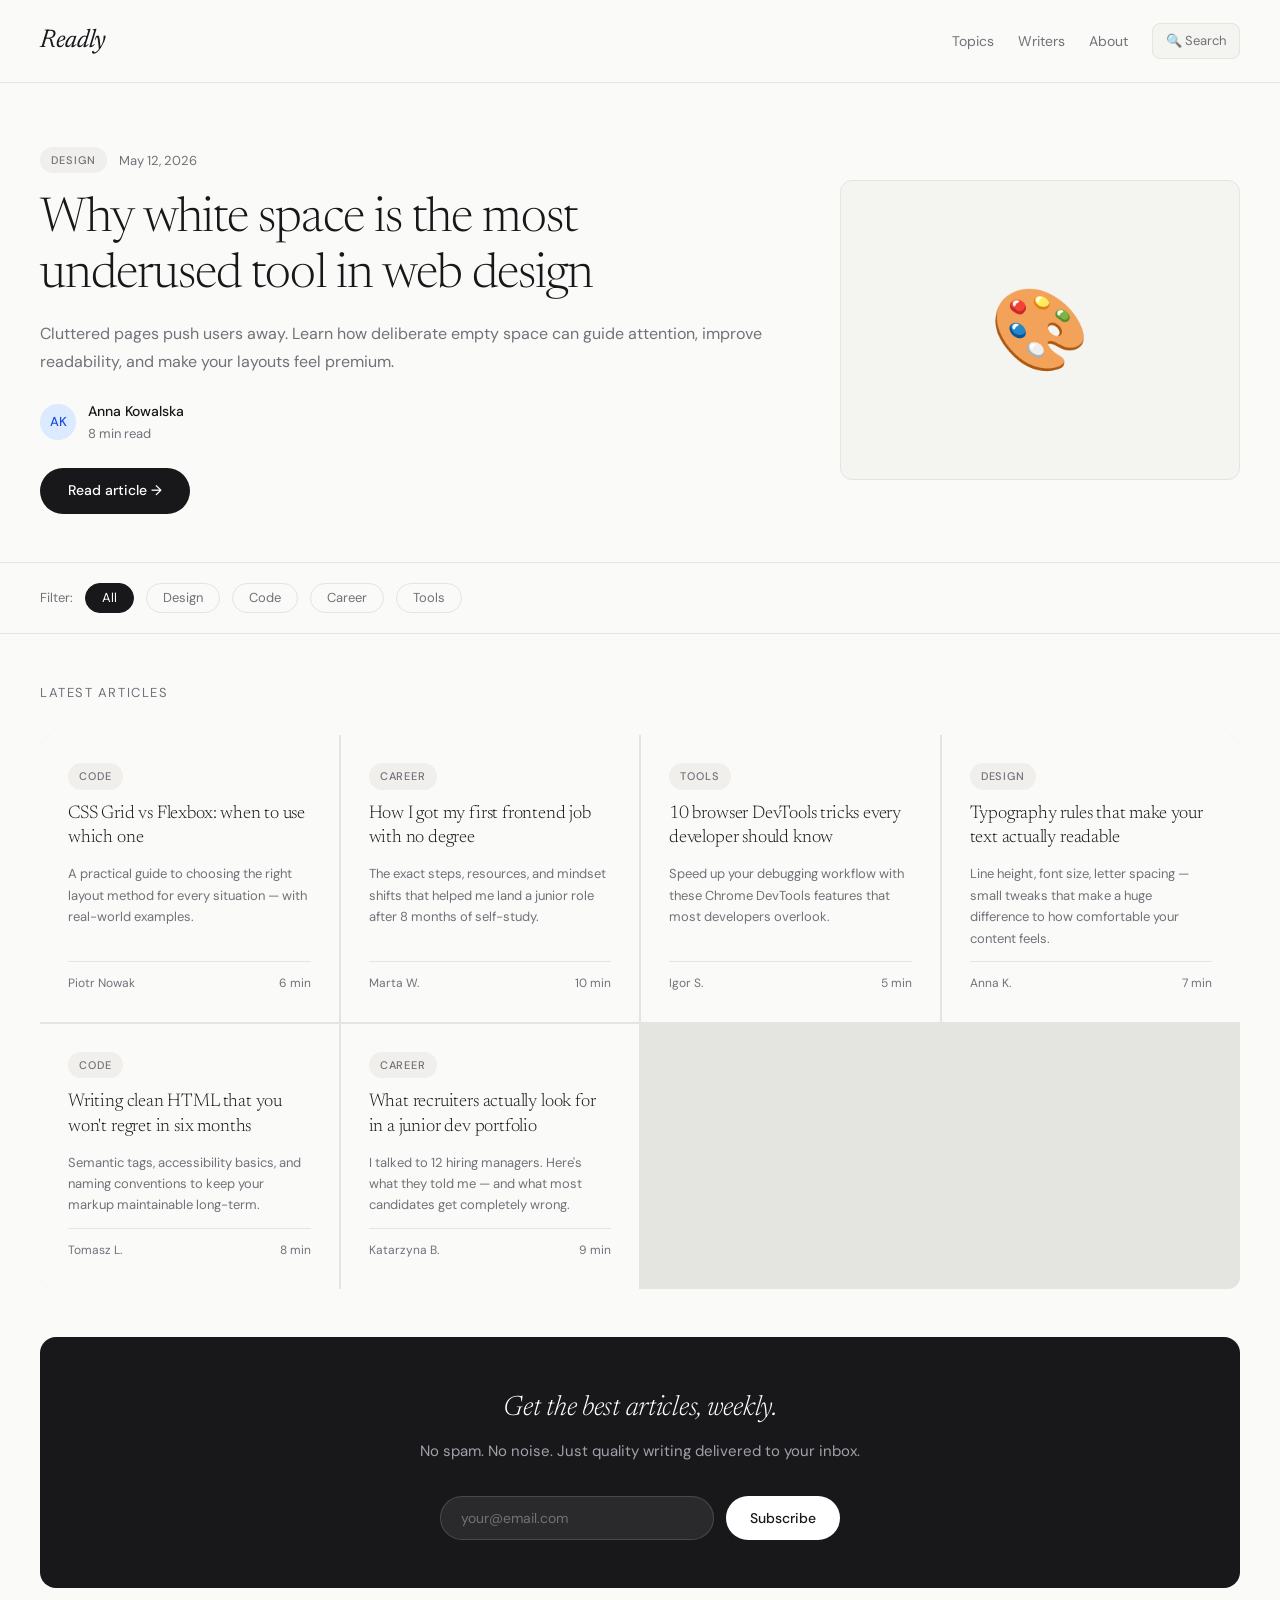
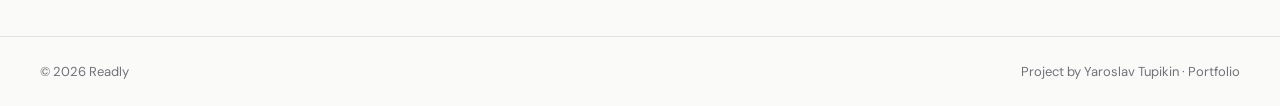
==== blogProject.html @ c66f08d2 "Add files via upload" ====
<!DOCTYPE html>
<html lang="en">
<head>
<meta charset="UTF-8">
<meta name="viewport" content="width=device-width, initial-scale=1.0">
<title>Readly — A Simple Blog</title>
<style>
  @import url('https://fonts.googleapis.com/css2?family=Newsreader:ital,wght@0,300;0,400;1,300;1,400&family=DM+Sans:wght@300;400;500&display=swap');

  *, *::before, *::after { box-sizing: border-box; margin: 0; padding: 0; }

  :root {
    --bg: #fafaf8;
    --ink: #18181b;
    --muted: #71717a;
    --light: #f4f4f0;
    --border: #e4e4e0;
    --tag-bg: #f0efeb;
    --accent: #2563eb;
  }

  html { scroll-behavior: smooth; }

  body {
    font-family: 'DM Sans', sans-serif;
    background: var(--bg);
    color: var(--ink);
    font-size: 16px;
    line-height: 1.65;
  }

  /* HEADER */
  header {
    border-bottom: 1px solid var(--border);
    padding: 1.25rem 2.5rem;
    display: flex; justify-content: space-between; align-items: center;
    background: var(--bg);
    position: sticky; top: 0; z-index: 50;
  }
  .logo {
    font-family: 'Newsreader', serif;
    font-size: 1.6rem; font-style: italic; letter-spacing: -.01em;
  }
  .header-nav { display: flex; gap: 1.5rem; align-items: center; }
  .header-nav a {
    text-decoration: none; color: var(--muted);
    font-size: 14px; transition: color .2s;
  }
  .header-nav a:hover { color: var(--ink); }
  .search-box {
    display: flex; align-items: center; gap: 6px;
    background: var(--light); border: 1px solid var(--border);
    border-radius: 8px; padding: .4rem .8rem;
    font-size: 13px; color: var(--muted); cursor: text;
  }

  /* HERO ARTICLE */
  .hero-post {
    padding: 4rem 2.5rem 3rem;
    border-bottom: 1px solid var(--border);
    display: grid; grid-template-columns: 1fr 400px; gap: 4rem; align-items: center;
  }
  .post-meta {
    display: flex; align-items: center; gap: .75rem;
    margin-bottom: 1.25rem;
  }
  .tag {
    background: var(--tag-bg);
    font-size: 11px; font-weight: 500; letter-spacing: .08em;
    text-transform: uppercase; color: var(--muted);
    padding: .25rem .7rem; border-radius: 100px;
  }
  .post-date { font-size: 13px; color: var(--muted); }
  .hero-title {
    font-family: 'Newsreader', serif;
    font-size: clamp(2rem, 4vw, 3rem);
    line-height: 1.15; letter-spacing: -.02em; margin-bottom: 1rem;
    font-weight: 300;
  }
  .hero-excerpt { color: var(--muted); font-size: 16px; line-height: 1.75; margin-bottom: 1.5rem; }
  .author-row { display: flex; align-items: center; gap: .75rem; }
  .avatar {
    width: 36px; height: 36px; border-radius: 50%;
    display: flex; align-items: center; justify-content: center;
    font-weight: 500; font-size: 13px;
  }
  .author-name { font-size: 14px; font-weight: 500; }
  .author-read { font-size: 13px; color: var(--muted); }
  .hero-img {
    width: 100%; height: 300px; background: var(--light);
    border-radius: 12px; border: 1px solid var(--border);
    display: flex; align-items: center; justify-content: center;
    font-size: 5rem;
  }
  .read-btn {
    display: inline-block; margin-top: 1.5rem;
    background: var(--ink); color: white;
    padding: .7rem 1.75rem; border-radius: 100px;
    font-size: 14px; text-decoration: none; font-weight: 500;
    transition: background .2s;
  }
  .read-btn:hover { background: #333; }

  /* FILTER */
  .filter-row {
    padding: 1.25rem 2.5rem;
    border-bottom: 1px solid var(--border);
    display: flex; gap: .75rem; align-items: center; flex-wrap: wrap;
  }
  .filter-label { font-size: 13px; color: var(--muted); }
  .filter-btn {
    background: none; border: 1px solid var(--border);
    border-radius: 100px; padding: .35rem 1rem;
    font-size: 13px; cursor: pointer; color: var(--muted);
    transition: all .2s; font-family: 'DM Sans', sans-serif;
  }
  .filter-btn.active, .filter-btn:hover {
    background: var(--ink); color: white; border-color: var(--ink);
  }

  /* GRID */
  .grid-section { padding: 3rem 2.5rem; }
  .grid-title {
    font-size: 13px; color: var(--muted);
    letter-spacing: .12em; text-transform: uppercase;
    margin-bottom: 2rem; font-weight: 400;
  }
  .posts-grid {
    display: grid; grid-template-columns: repeat(auto-fill, minmax(280px, 1fr)); gap: 2px;
    background: var(--border); border-radius: 12px; overflow: hidden;
  }
  .post-card {
    background: var(--bg); padding: 1.75rem;
    display: flex; flex-direction: column; gap: .75rem;
    transition: background .2s; cursor: pointer;
  }
  .post-card:hover { background: white; }
  .post-card .tag-row { display: flex; gap: .5rem; }
  .post-card-title {
    font-family: 'Newsreader', serif;
    font-size: 1.15rem; line-height: 1.35;
    font-weight: 300; letter-spacing: -.01em;
  }
  .post-card-excerpt { font-size: 13px; color: var(--muted); line-height: 1.65; flex: 1; }
  .post-card-footer {
    display: flex; justify-content: space-between; align-items: center;
    padding-top: .75rem; border-top: 1px solid var(--border);
  }
  .post-card-author { font-size: 12px; color: var(--muted); }
  .post-card-time { font-size: 12px; color: var(--muted); }

  /* NEWSLETTER */
  .newsletter {
    margin: 0 2.5rem 3rem;
    background: var(--ink); border-radius: 16px;
    padding: 3rem; text-align: center; color: white;
  }
  .nl-title {
    font-family: 'Newsreader', serif;
    font-size: 1.75rem; font-weight: 300; font-style: italic;
    margin-bottom: .5rem; letter-spacing: -.01em;
  }
  .nl-sub { color: #a1a1aa; font-size: 15px; margin-bottom: 2rem; }
  .nl-form { display: flex; gap: .75rem; justify-content: center; max-width: 400px; margin: 0 auto; }
  .nl-input {
    flex: 1; padding: .75rem 1.25rem;
    background: rgba(255,255,255,.08);
    border: 1px solid rgba(255,255,255,.15);
    border-radius: 100px; color: white;
    font-family: 'DM Sans', sans-serif; font-size: 14px;
    outline: none;
  }
  .nl-input::placeholder { color: #71717a; }
  .nl-input:focus { border-color: rgba(255,255,255,.4); }
  .nl-btn {
    background: white; color: var(--ink);
    border: none; border-radius: 100px;
    padding: .75rem 1.5rem; font-size: 14px; font-weight: 500;
    cursor: pointer; white-space: nowrap; font-family: 'DM Sans', sans-serif;
    transition: background .2s;
  }
  .nl-btn:hover { background: #e8e8e8; }
  .nl-success { display: none; color: #86efac; font-size: 15px; margin-top: 1rem; }

  footer {
    border-top: 1px solid var(--border);
    padding: 1.5rem 2.5rem;
    display: flex; justify-content: space-between;
    font-size: 13px; color: var(--muted); flex-wrap: wrap; gap: 1rem;
  }

  @media (max-width: 768px) {
    .hero-post { grid-template-columns: 1fr; }
    .hero-img { height: 200px; font-size: 3rem; }
  }
</style>
</head>
<body>

<header>
  <span class="logo">Readly</span>
  <nav class="header-nav">
    <a href="#">Topics</a>
    <a href="#">Writers</a>
    <a href="#">About</a>
    <span class="search-box">🔍 Search</span>
  </nav>
</header>

<section class="hero-post">
  <div>
    <div class="post-meta">
      <span class="tag">Design</span>
      <span class="post-date">May 12, 2026</span>
    </div>
    <h1 class="hero-title">Why white space is the most underused tool in web design</h1>
    <p class="hero-excerpt">Cluttered pages push users away. Learn how deliberate empty space can guide attention, improve readability, and make your layouts feel premium.</p>
    <div class="author-row">
      <div class="avatar" style="background:#dbeafe; color:#1d4ed8">AK</div>
      <div>
        <div class="author-name">Anna Kowalska</div>
        <div class="author-read">8 min read</div>
      </div>
    </div>
    <a href="#" class="read-btn">Read article →</a>
  </div>
  <div class="hero-img">🎨</div>
</section>

<div class="filter-row">
  <span class="filter-label">Filter:</span>
  <button class="filter-btn active" onclick="setFilter(this,'All')">All</button>
  <button class="filter-btn" onclick="setFilter(this,'Design')">Design</button>
  <button class="filter-btn" onclick="setFilter(this,'Code')">Code</button>
  <button class="filter-btn" onclick="setFilter(this,'Career')">Career</button>
  <button class="filter-btn" onclick="setFilter(this,'Tools')">Tools</button>
</div>

<section class="grid-section">
  <p class="grid-title">Latest articles</p>
  <div class="posts-grid">

    <div class="post-card">
      <div class="tag-row"><span class="tag">Code</span></div>
      <div class="post-card-title">CSS Grid vs Flexbox: when to use which one</div>
      <p class="post-card-excerpt">A practical guide to choosing the right layout method for every situation — with real-world examples.</p>
      <div class="post-card-footer">
        <span class="post-card-author">Piotr Nowak</span>
        <span class="post-card-time">6 min</span>
      </div>
    </div>

    <div class="post-card">
      <div class="tag-row"><span class="tag">Career</span></div>
      <div class="post-card-title">How I got my first frontend job with no degree</div>
      <p class="post-card-excerpt">The exact steps, resources, and mindset shifts that helped me land a junior role after 8 months of self-study.</p>
      <div class="post-card-footer">
        <span class="post-card-author">Marta W.</span>
        <span class="post-card-time">10 min</span>
      </div>
    </div>

    <div class="post-card">
      <div class="tag-row"><span class="tag">Tools</span></div>
      <div class="post-card-title">10 browser DevTools tricks every developer should know</div>
      <p class="post-card-excerpt">Speed up your debugging workflow with these Chrome DevTools features that most developers overlook.</p>
      <div class="post-card-footer">
        <span class="post-card-author">Igor S.</span>
        <span class="post-card-time">5 min</span>
      </div>
    </div>

    <div class="post-card">
      <div class="tag-row"><span class="tag">Design</span></div>
      <div class="post-card-title">Typography rules that make your text actually readable</div>
      <p class="post-card-excerpt">Line height, font size, letter spacing — small tweaks that make a huge difference to how comfortable your content feels.</p>
      <div class="post-card-footer">
        <span class="post-card-author">Anna K.</span>
        <span class="post-card-time">7 min</span>
      </div>
    </div>

    <div class="post-card">
      <div class="tag-row"><span class="tag">Code</span></div>
      <div class="post-card-title">Writing clean HTML that you won't regret in six months</div>
      <p class="post-card-excerpt">Semantic tags, accessibility basics, and naming conventions to keep your markup maintainable long-term.</p>
      <div class="post-card-footer">
        <span class="post-card-author">Tomasz L.</span>
        <span class="post-card-time">8 min</span>
      </div>
    </div>

    <div class="post-card">
      <div class="tag-row"><span class="tag">Career</span></div>
      <div class="post-card-title">What recruiters actually look for in a junior dev portfolio</div>
      <p class="post-card-excerpt">I talked to 12 hiring managers. Here's what they told me — and what most candidates get completely wrong.</p>
      <div class="post-card-footer">
        <span class="post-card-author">Katarzyna B.</span>
        <span class="post-card-time">9 min</span>
      </div>
    </div>

  </div>
</section>

<div class="newsletter">
  <div class="nl-title">Get the best articles, weekly.</div>
  <p class="nl-sub">No spam. No noise. Just quality writing delivered to your inbox.</p>
  <div class="nl-form">
    <input class="nl-input" type="email" placeholder="your@email.com" id="nlEmail">
    <button class="nl-btn" onclick="subscribe()">Subscribe</button>
  </div>
  <p class="nl-success" id="nlSuccess">✓ You're in! Welcome to Readly.</p>
</div>

<footer>
  <span>© 2026 Readly</span>
  <span>Project by Yaroslav Tupikin · Portfolio</span>
</footer>

<script>
  function setFilter(btn, cat) {
    document.querySelectorAll('.filter-btn').forEach(b => b.classList.remove('active'));
    btn.classList.add('active');
  }

  function subscribe() {
    const val = document.getElementById('nlEmail').value.trim();
    if (!val || !val.includes('@')) return;
    document.querySelector('.nl-form').style.display = 'none';
    document.getElementById('nlSuccess').style.display = 'block';
  }
</script>
</body>
</html>
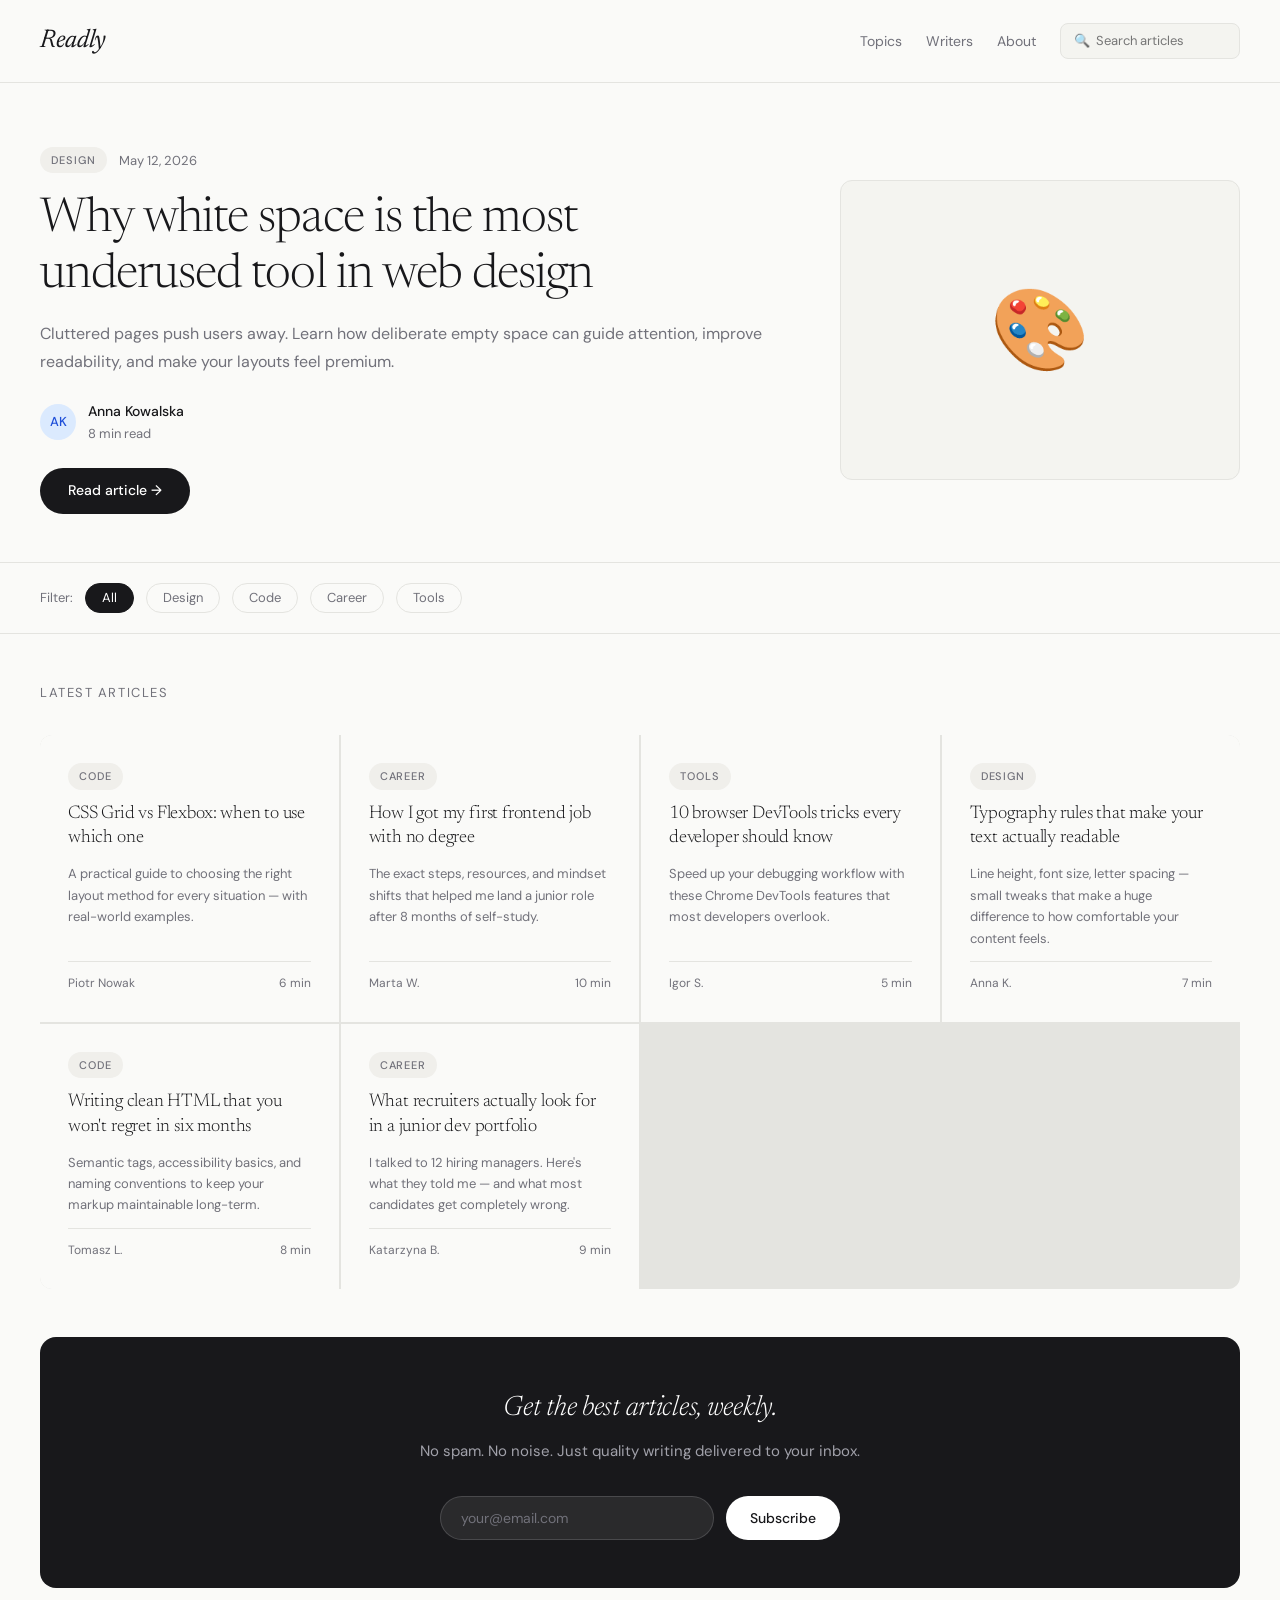
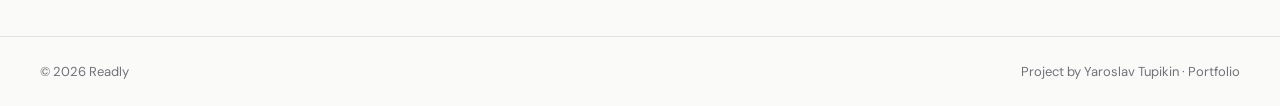
==== commit dbea1d38: "Update blogProject.html Rebuild all project" ====
--- a/blogProject.html
+++ b/blogProject.html
@@ -53,6 +53,13 @@
     border-radius: 8px; padding: .4rem .8rem;
     font-size: 13px; color: var(--muted); cursor: text;
   }
+
+  .search-box input {
+    border: none; background: none; outline: none;
+    font: inherit; color: var(--ink); width: 130px;
+  }
+  .empty-state { display: none; padding: 2rem; text-align: center; color: var(--muted); }
+  .filter-btn:focus-visible, .nl-btn:focus-visible, .search-box input:focus-visible { outline: 2px solid var(--accent); outline-offset: 2px; }
 
   /* HERO ARTICLE */
   .hero-post {
@@ -190,8 +197,13 @@
   }
 
   @media (max-width: 768px) {
-    .hero-post { grid-template-columns: 1fr; }
+    header { padding: 1rem 1.25rem; flex-wrap: wrap; gap: .75rem; }
+    .header-nav { gap: 1rem; flex-wrap: wrap; }
+    .hero-post { grid-template-columns: 1fr; padding: 2.5rem 1.25rem; gap: 2rem; }
     .hero-img { height: 200px; font-size: 3rem; }
+    .filter-row, .grid-section, footer { padding-left: 1.25rem; padding-right: 1.25rem; }
+    .newsletter { margin: 0 1.25rem 2rem; padding: 2rem 1.25rem; }
+    .nl-form { flex-direction: column; }
   }
 </style>
 </head>
@@ -203,7 +215,7 @@
     <a href="#">Topics</a>
     <a href="#">Writers</a>
     <a href="#">About</a>
-    <span class="search-box">🔍 Search</span>
+    <label class="search-box">🔍 <input id="searchInput" type="search" placeholder="Search articles" oninput="applyFilters()"></label>
   </nav>
 </header>
 
@@ -229,11 +241,11 @@
 
 <div class="filter-row">
   <span class="filter-label">Filter:</span>
-  <button class="filter-btn active" onclick="setFilter(this,'All')">All</button>
-  <button class="filter-btn" onclick="setFilter(this,'Design')">Design</button>
-  <button class="filter-btn" onclick="setFilter(this,'Code')">Code</button>
-  <button class="filter-btn" onclick="setFilter(this,'Career')">Career</button>
-  <button class="filter-btn" onclick="setFilter(this,'Tools')">Tools</button>
+  <button class="filter-btn active" data-cat="All" onclick="setFilter(this,'All')">All</button>
+  <button class="filter-btn" data-cat="Design" onclick="setFilter(this,'Design')">Design</button>
+  <button class="filter-btn" data-cat="Code" onclick="setFilter(this,'Code')">Code</button>
+  <button class="filter-btn" data-cat="Career" onclick="setFilter(this,'Career')">Career</button>
+  <button class="filter-btn" data-cat="Tools" onclick="setFilter(this,'Tools')">Tools</button>
 </div>
 
 <section class="grid-section">
@@ -301,6 +313,7 @@
     </div>
 
   </div>
+  <p class="empty-state" id="emptyState">No articles match. Try another category or search term.</p>
 </section>
 
 <div class="newsletter">
@@ -319,17 +332,36 @@
 </footer>
 
 <script>
+  function applyFilters() {
+    const q = document.getElementById('searchInput').value.trim().toLowerCase();
+    const cat = document.querySelector('.filter-btn.active').dataset.cat;
+    let visible = 0;
+    document.querySelectorAll('.post-card').forEach(card => {
+      const tag = card.querySelector('.tag').textContent.trim();
+      const text = card.textContent.toLowerCase();
+      const show = (cat === 'All' || tag === cat) && (!q || text.includes(q));
+      card.style.display = show ? '' : 'none';
+      if (show) visible++;
+    });
+    document.getElementById('emptyState').style.display = visible ? 'none' : 'block';
+  }
+
   function setFilter(btn, cat) {
     document.querySelectorAll('.filter-btn').forEach(b => b.classList.remove('active'));
     btn.classList.add('active');
+    applyFilters();
   }
 
   function subscribe() {
     const val = document.getElementById('nlEmail').value.trim();
-    if (!val || !val.includes('@')) return;
+    const ok = /^[^\s@]+@[^\s@]+\.[^\s@]+$/.test(val);
+    const input = document.getElementById('nlEmail');
+    input.style.borderColor = ok ? '' : '#f87171';
+    if (!ok) { input.placeholder = 'Enter a valid email'; return; }
     document.querySelector('.nl-form').style.display = 'none';
     document.getElementById('nlSuccess').style.display = 'block';
   }
+  document.getElementById('nlEmail').addEventListener('keydown', e => { if (e.key === 'Enter') subscribe(); });
 </script>
 </body>
 </html>
